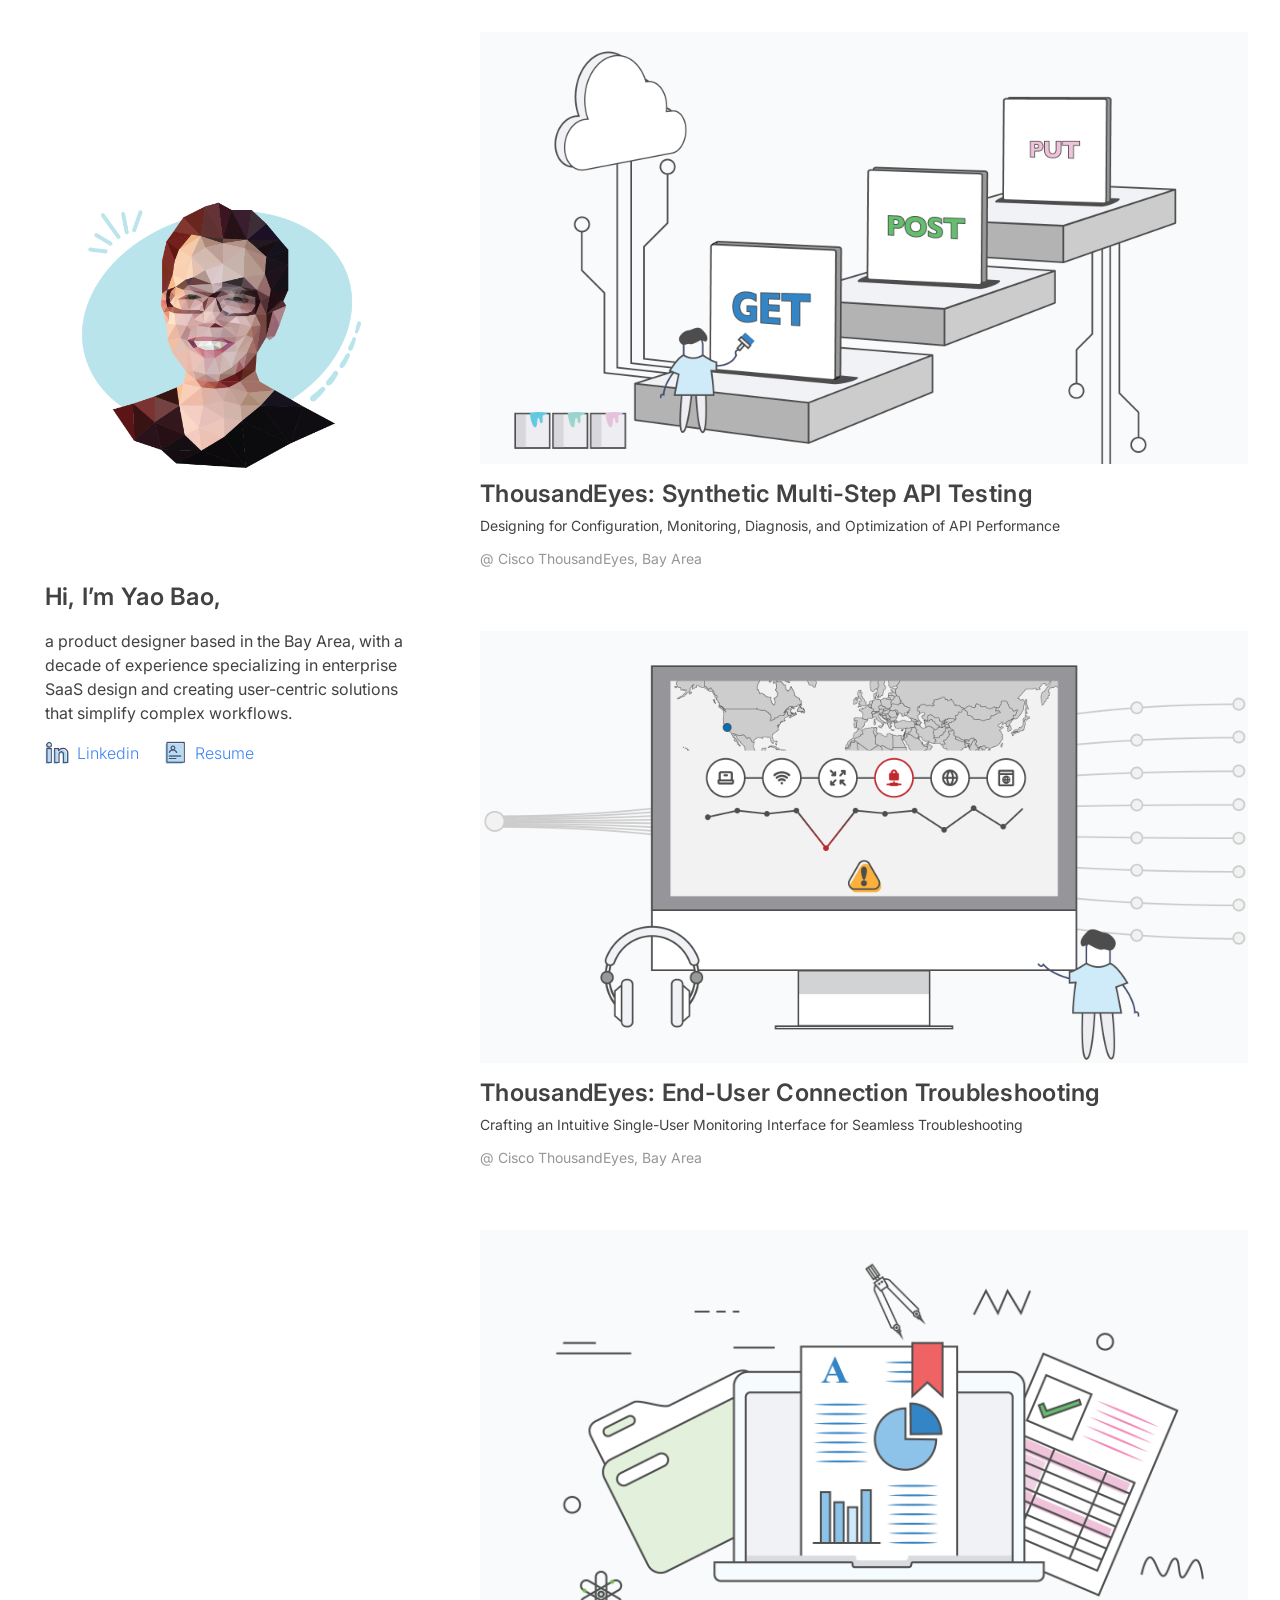
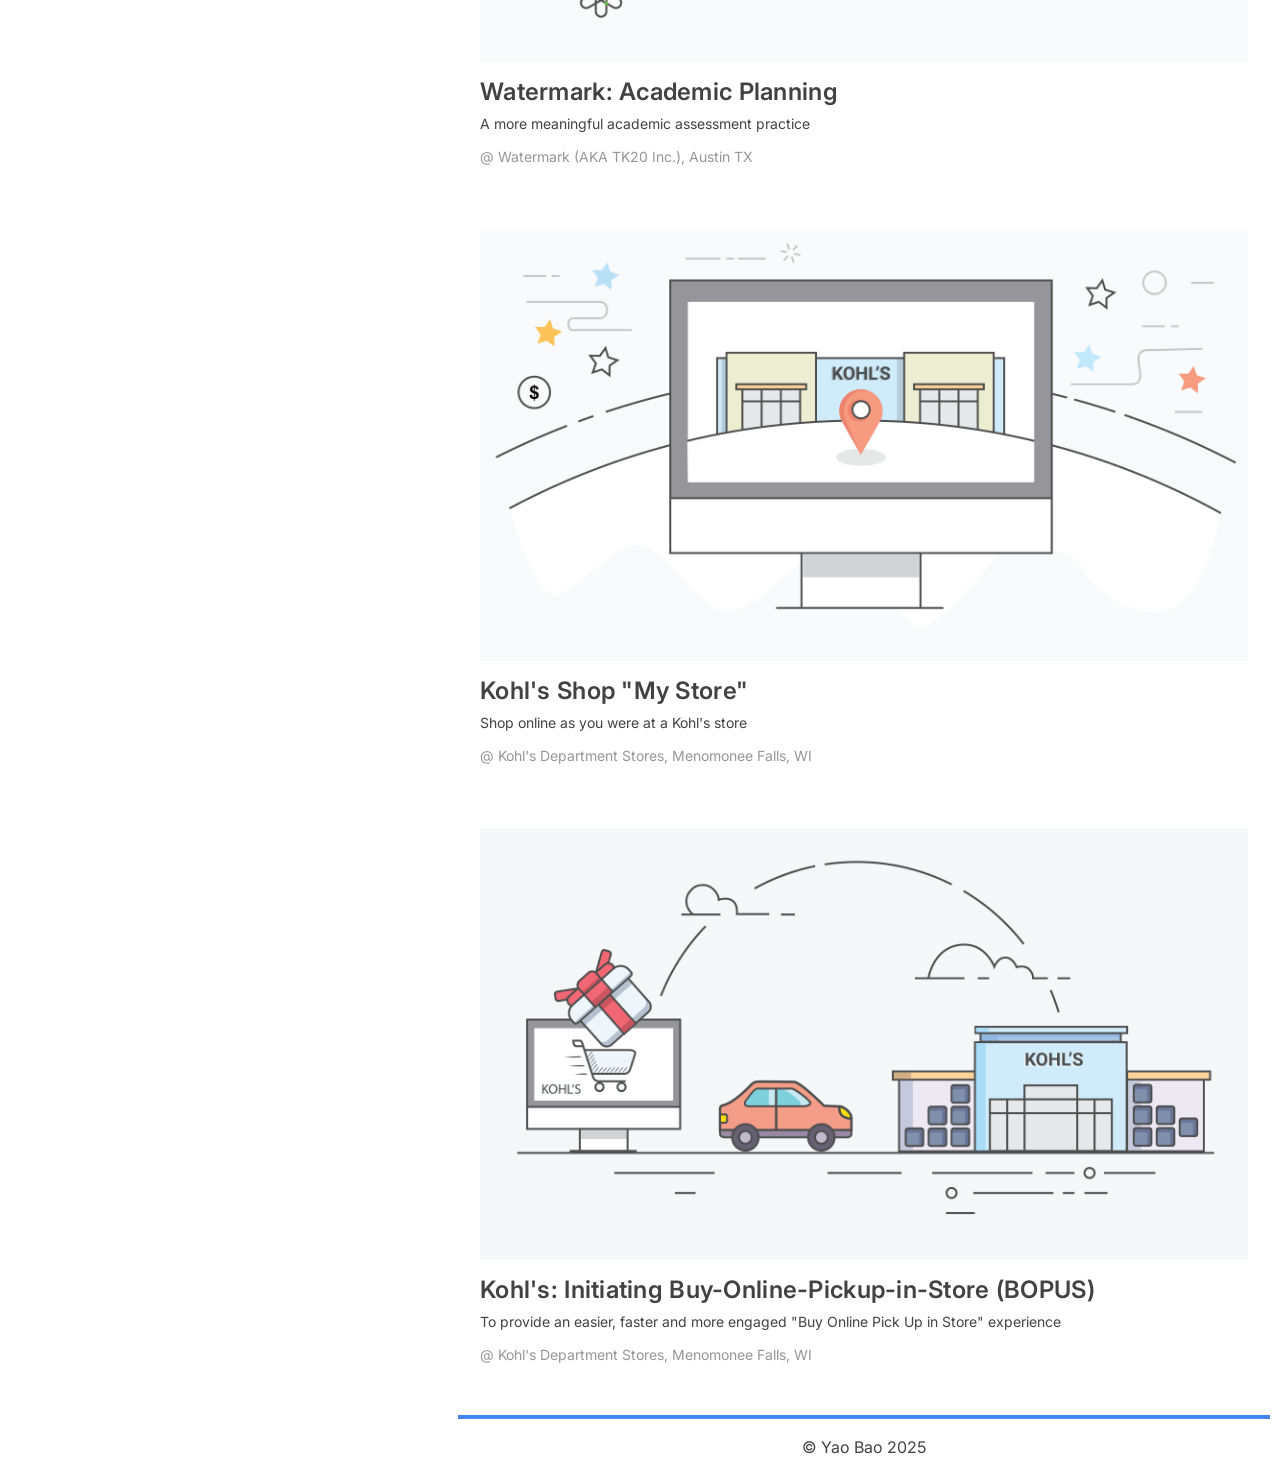
==== index.html @ 7395097a "Update index.html" ====
<!DOCTYPE html>
<html lang=en>
    <head>
        <meta charset="utf-8">
        <meta http-equiv="X-UA-Compatible" content="IE=edge">
        <title>Yao Bao UX Portfolio</title>
        <meta name="description" content="Yao Bao Portfolio">
        <meta name="viewport" content="width=device-width, initial-scale=1">
        <link rel="stylesheet" href="style.css">
        <link rel="preconnect" href="https://fonts.googleapis.com">
        <link rel="preconnect" href="https://fonts.gstatic.com" crossorigin>
        <link href="https://fonts.googleapis.com/css2?family=Inter:ital,opsz,wght@0,14..32,100..900;1,14..32,100..900&display=swap" rel="stylesheet">
        <link rel='icon' href="img/favicon.ico" type='image/x-icon'/>
    </head>
    <body>
        <div class="bodywrapper">
            <div class="left">
             <div class="left-container"></div>
                
                <div class="intro">
                    <h2>Hi, I’m Yao Bao, </h2>
                    <p>a product designer based in the Bay Area, with a decade of experience specializing in enterprise SaaS design and creating user-centric solutions that simplify complex workflows.</p>
                    <div class="contact">
                        <a class="about" href="https://www.linkedin.com/in/yao-bao-629b3081/" target="_blank"><img class="contactIcon" alt="linkedin" src="img/About/Icon-linkedin.png">Linkedin</a>
                        <a class="about" href="img/About/ResumeYaoBao.pdf" target="_blank"><img class="contactIcon" alt="resume" src="img/About/Icon-resume.png">Resume</a>
                    </div>
                </div> 
            </div>
            <div class="right">
                <div class="projectArea">
                    <a href=" ">
                        <div>
                            <img class="projectProfile" alt="projectimg" src="img/1-API/API-Cover.png">
                            <h2>ThousandEyes: Synthetic Multi-Step API Testing</h2>
                            <p>Designing for Configuration, Monitoring, Diagnosis, and Optimization of API Performance</p>
                            <div class="projectTag">@ Cisco ThousandEyes, Bay Area</div>
                        </div>
                    </a>
                </div>
                <div class="projectArea">
                    <a href=" ">
                        <div>
                            <img class="projectProfile" alt="projectimg" src="img/2-EUM/EUM-Cover.png">
                            <h2>ThousandEyes: End-User Connection Troubleshooting</h2>
                            <p>Crafting an Intuitive Single-User Monitoring Interface for Seamless Troubleshooting</p>
                            <div class="projectTag">@ Cisco ThousandEyes, Bay Area</div>
                        </div>
                    </a>
                </div>
                <div class="projectArea">
                    <a href="3-Planning.html">
                        <div>
                            <img class="projectProfile" alt="projectimg" src="img/Watermark/Cover-Planning.png">
                            <h2>Watermark: Academic Planning</h2>
                            <p>A more meaningful academic assessment practice</p>
                            <div class="projectTag">@ Watermark (AKA TK20 Inc.), Austin TX</div>
                        </div>
                    </a>
                </div>
                <div class="projectArea">
                    <a href="4-ShopMyStore.html">
                        <div>
                            <img class="projectProfile" alt="projectimg" src="img/Kohls-Shop-My-Store/Cover-ShopMyStore.png">
                            <h2>Kohl's Shop "My Store"</h2>
                            <p>Shop online as you were at a Kohl's store</p>
                            <div class="projectTag">@ Kohl's Department Stores, Menomonee Falls, WI</div>
                        </div>
                    </a>
                </div>
                <div class="projectArea">
                    <a href="5-B3.html">
                        <div>
                            <img class="projectProfile" alt="projectimg" src="img/Kohls-B3/Cover-B3.png">
                            <h2>Kohl's: Initiating Buy-Online-Pickup-in-Store (BOPUS)</h2>
                            <p>To provide an easier, faster and more engaged "Buy Online Pick Up in Store" experience</p>
                            <div class="projectTag">@ Kohl's Department Stores, Menomonee Falls, WI</div>
                        </div>
                    </a>
                </div>

                <footer>
                    <p>© Yao Bao 2025</p>
                </footer>
            </div>
        </div>
    </body>
</html>
---- style.css ----
/* Copyright (c) 2025 Yao Bao*/


/* #Basic elements
================================================== */

body{
	width: 100%;
	padding: 0;
	margin: 0;
    font-family: 'Inter', sans-serif;
    font-weight:300;
}

h2{
    font-family: 'Inter', sans-serif;
	font-weight: 600;
    font-size: 24px;
    line-height: 32px;
    color: #424242;
    margin-top: 10px;
    margin-bottom: 4px;
    letter-spacing: .28px;
}
h3{
    font-family: 'Inter', sans-serif;
	font-weight: 500;
    font-size: 20px;
    line-height: 28px;
    color: #424242;
    letter-spacing: .28px;
}
p{
    font-family: 'Inter', sans-serif;
	font-weight: 400;
    font-size: 16px;
    line-height: 150%;
    color: #424242;
}

a{
    color: #4285f4;
    text-decoration: none;
}

.projectArea a:link{
    text-decoration: none;
    color:#424242;
}
.projectArea a:visited {
    text-decoration: none;
    color:#424242;
}
.projectArea a:hover {
    text-decoration: none;
    color:#424242;
}
.projectArea a:active {
    text-decoration: none;
    color:#424242;
}
footer{
    margin-top: 20px;
    margin-bottom: 20px;
    margin-left: 10px;
    margin-right: 10px;
    border-top: 4px solid #4285f4;
    text-align: center;
}
.AboutMeBG{
    width: 100%;
}
.bodywrapper{
    height: 100%;
    min-height: 100%;
    position: relative;
    width: 100%;
}
.left{
    width:35%;
    height:100%;
    left: 0;
    top: 0;
    position:fixed;
}
.right{
    overflow: visible;
    width: 65%;
    margin-left: 35%;
    float: none;
    clear: none;
    z-index: 99;
}
.left-container{
    background: url(img/About/About-Cover.png);
    background-size: contain;
    background-repeat: no-repeat;
    left: 0;
    background-position: center 25%;
    display: block;
    height: 100%;
    position: relative;
    z-index: -1;
}

.intro{
    width: 80%;
    height: auto;
    display: block;
    position: absolute;
    bottom: 15%;
    left: 10%;
    right: 10%;
}
.contact{
    display:flex;
    gap: 24px;
}

.contactIcon{
    width: 24px;
    height: auto;
    margin-right: 8px;
}

.about{
    display:flex;
    align-items: center;
}

.projectArea p{
    font-size: 14px;
    Margin-top: 6px;
    line-height: 20px;
    color: #424242;
}
.projectTag{
    font-size: 14px;
    font-weight: 400;
    font-style: normal;
    color: #969696;
    font-family: "Inter", sans-serif;
}

.projectArea{
    Padding: 32px;
    transition: all 0.3s cubic-bezier(.25,.8,.25,1);
}
.projectArea:hover {
    box-shadow: 0 0 12px rgba(0,0,0,0.14), 0 2px 4px rgba(0,0,0,0.14);
}
.projectProfile{
    width: 100%;
    height: auto;
}


/* #Responsiveness
================================================== */
@media only screen and (max-width: 1000px){
    .left{
        width:90%;
        height:800px;
        position:relative;
        
}
    .left-container{
    background: url(img/About/About-Cover.png);
    background-size: contain;
    background-repeat: no-repeat;
    left: 0;
    background-position: center top;
    display: block;
    height: 100%;
    position: relative;
    z-index: -1;
}
    .right{
        z-index: 99;
        overflow: visible;
        width: 96%;
        margin: auto;
        float: none;
        clear: none;
    }
    .intro{
        width: 80%;
        height: auto;
        display: block;
        position: absolute;
        bottom: 8%;
        left: 10%;
        right: 10%;
    }

}
@media only screen and (max-width: 768px){
    .left{
        width:90%;
        left:5%;
        height:660px;
        position:relative;
    }
    .left-container{
        background: url(img/About/About-Cover.png);
        background-size: contain;
        background-repeat: no-repeat;
        left: 0;
        background-position: center top;
        display: block;
        height: 100%;
        position: relative;
        z-index: -1;
}
    .right{
        z-index: 99;
        overflow: visible;
        width: 96%;
        margin: auto;
        float: none;
        clear: none;
    }

    .intro{
        width: 80%;
        height: auto;
        display: block;
        position: absolute;
        bottom: 5%;
        left: 10%;
        right: 10%;
    }
}
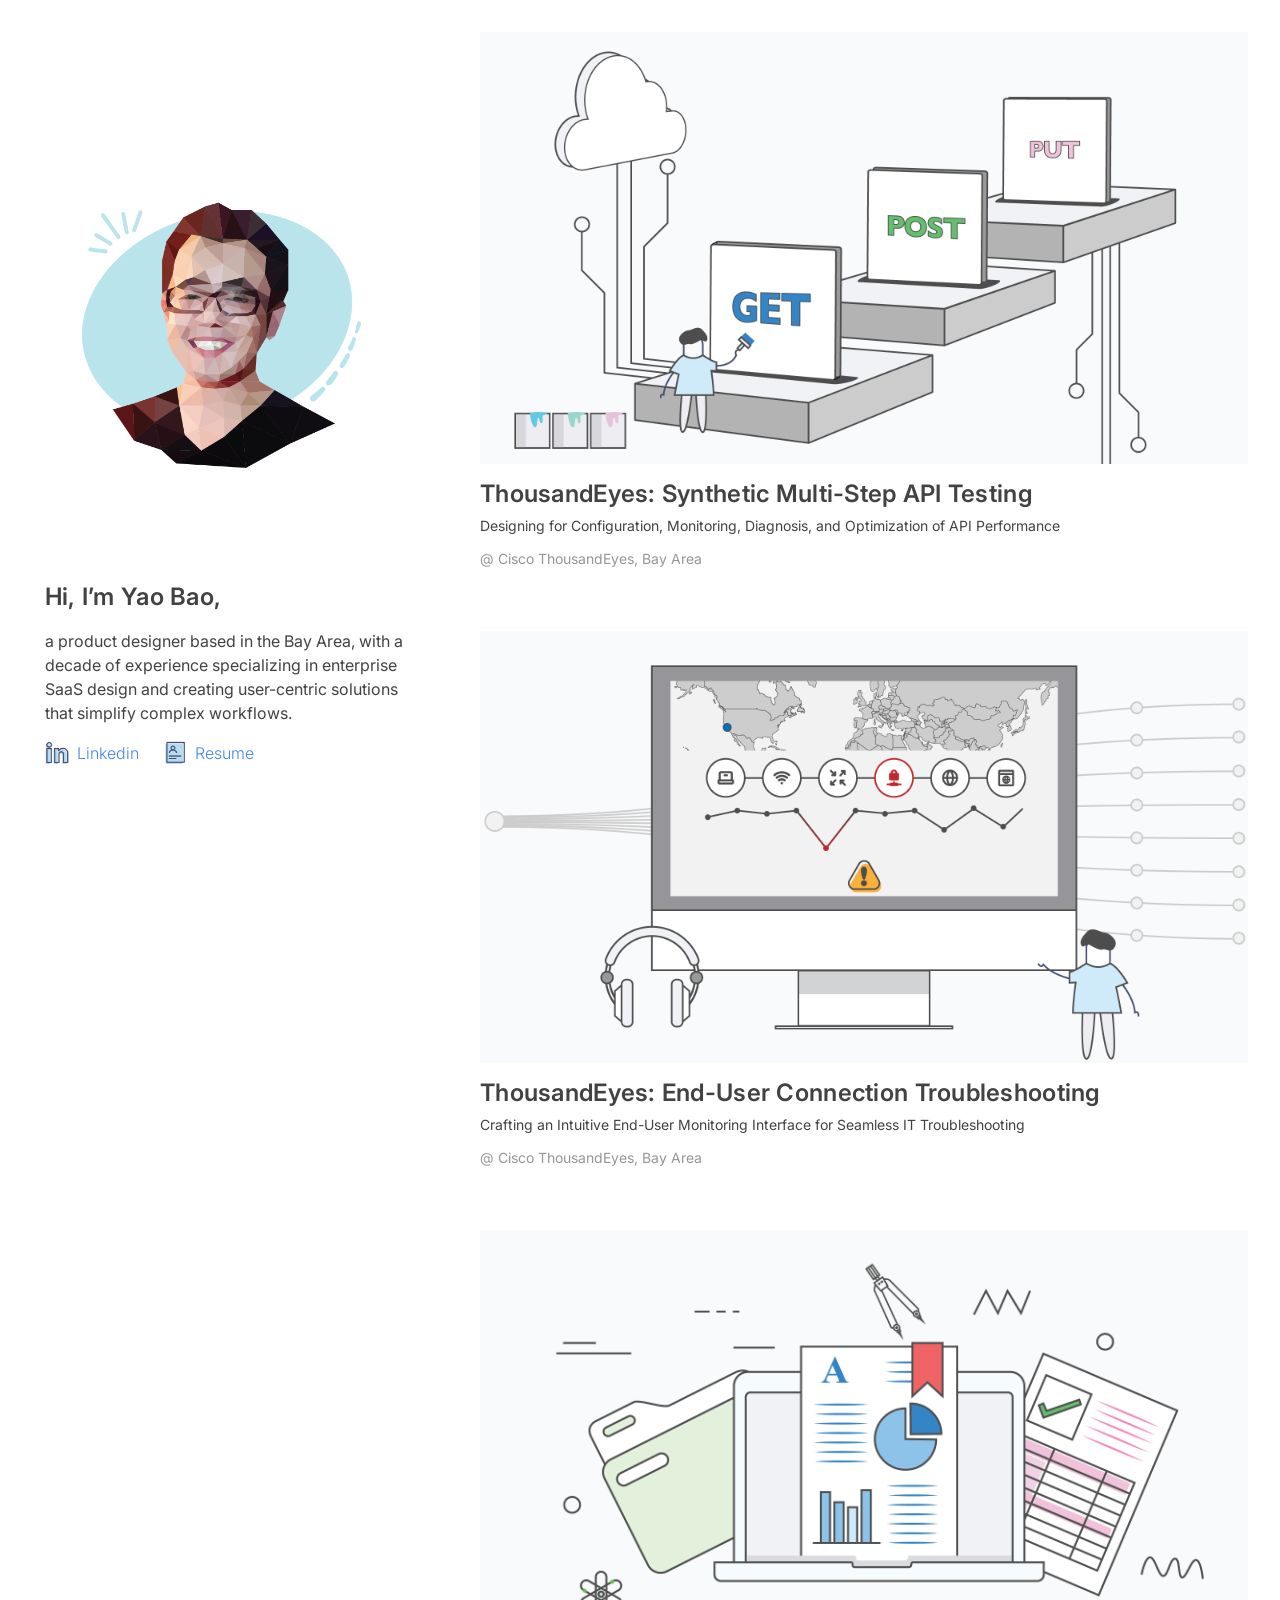
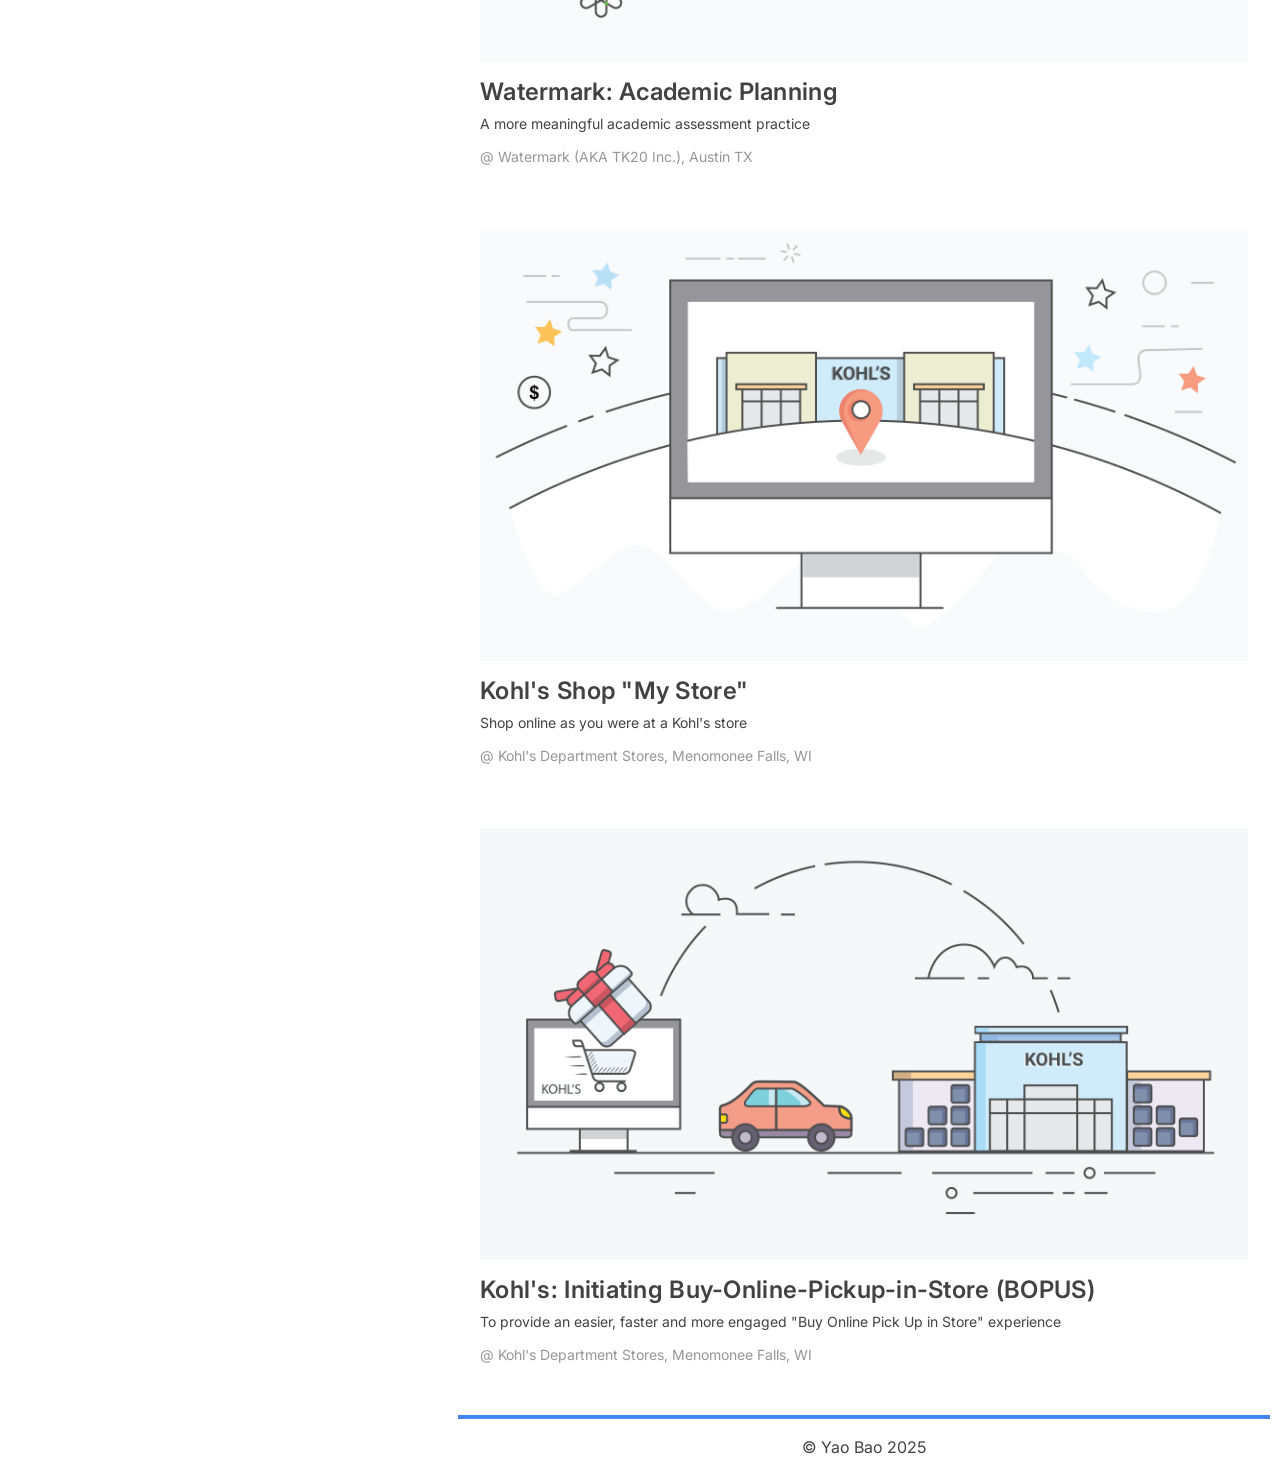
==== commit 7350581b: "Update index.html" ====
--- a/index.html
+++ b/index.html
@@ -28,7 +28,7 @@
             </div>
             <div class="right">
                 <div class="projectArea">
-                    <a href=" ">
+                    <a href="1-API.html">
                         <div>
                             <img class="projectProfile" alt="projectimg" src="img/1-API/API-Cover.png">
                             <h2>ThousandEyes: Synthetic Multi-Step API Testing</h2>
@@ -38,11 +38,11 @@
                     </a>
                 </div>
                 <div class="projectArea">
-                    <a href=" ">
+                    <a href="2-EUM.html">
                         <div>
                             <img class="projectProfile" alt="projectimg" src="img/2-EUM/EUM-Cover.png">
                             <h2>ThousandEyes: End-User Connection Troubleshooting</h2>
-                            <p>Crafting an Intuitive Single-User Monitoring Interface for Seamless Troubleshooting</p>
+                            <p>Crafting an Intuitive End-User Monitoring Interface for Seamless IT Troubleshooting</p>
                             <div class="projectTag">@ Cisco ThousandEyes, Bay Area</div>
                         </div>
                     </a>
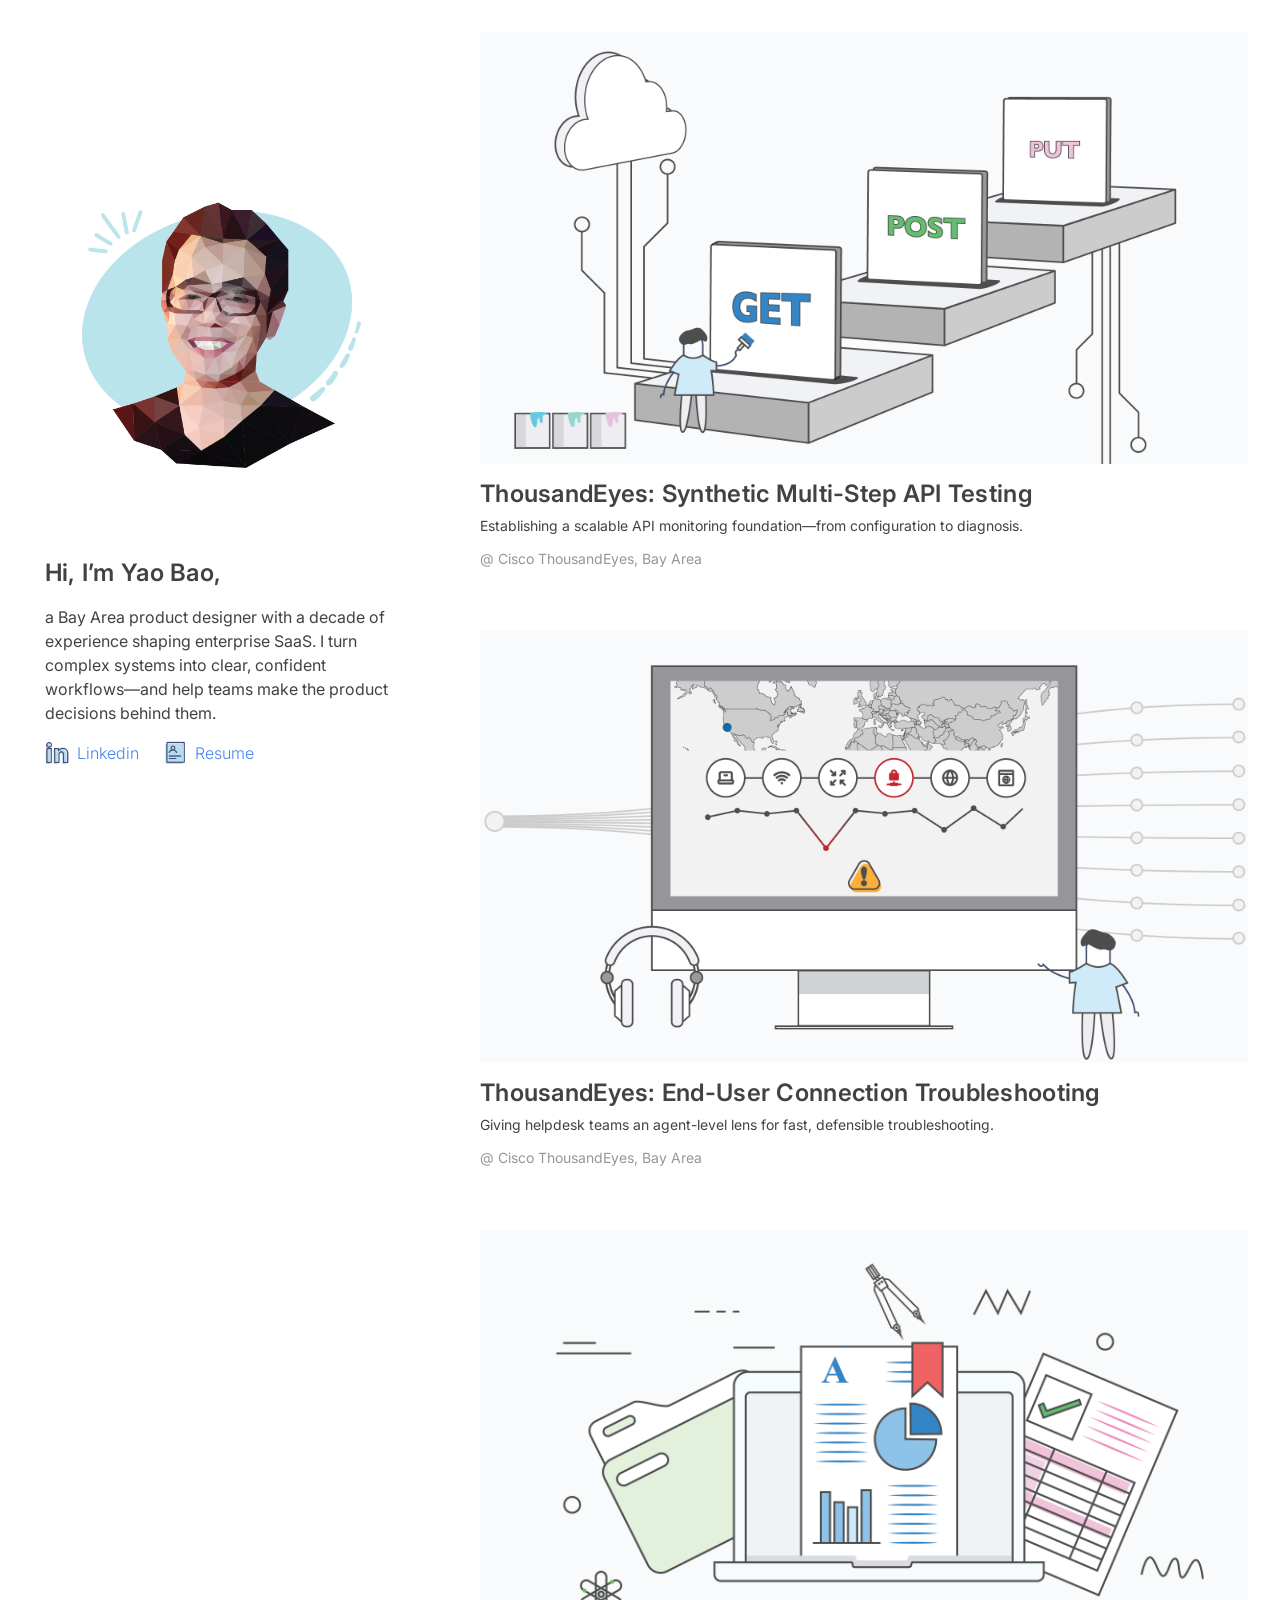
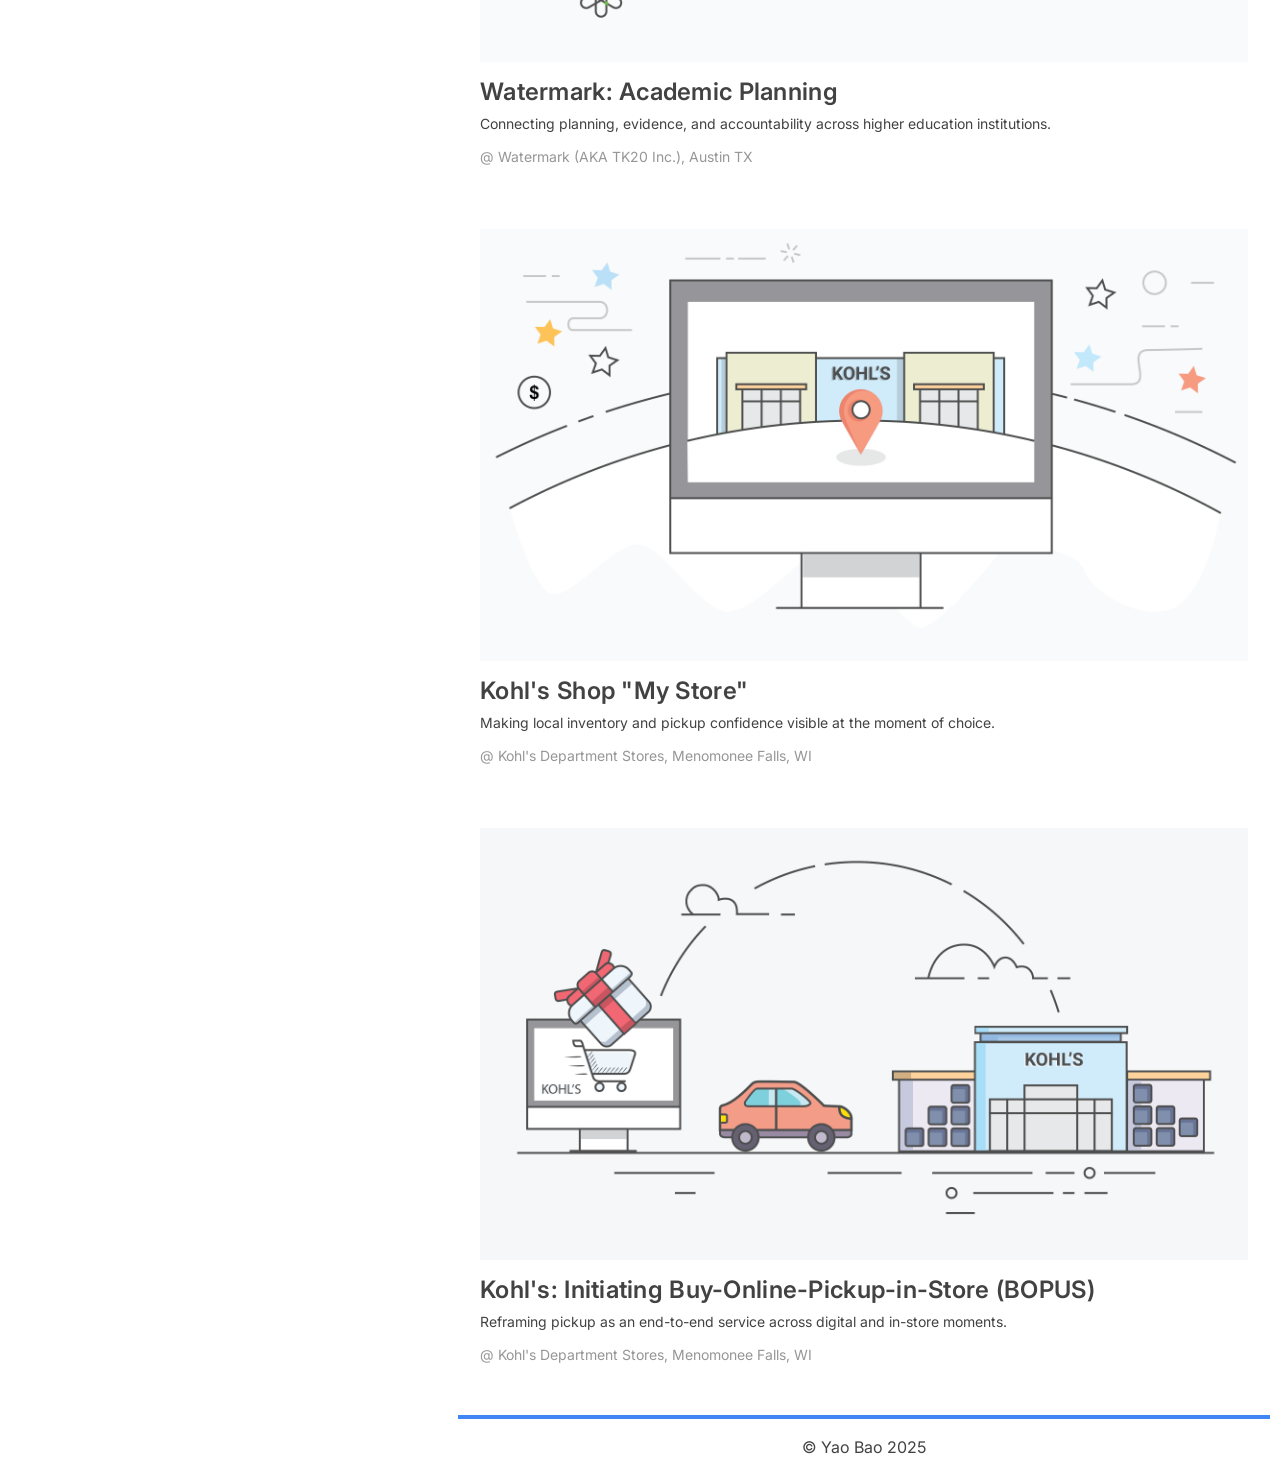
==== commit bbdec14b: "Elevate portfolio case study narratives" ====
--- a/index.html
+++ b/index.html
@@ -19,10 +19,10 @@
                 
                 <div class="intro">
                     <h2>Hi, I’m Yao Bao, </h2>
-                    <p>a product designer based in the Bay Area, with a decade of experience specializing in enterprise SaaS design and creating user-centric solutions that simplify complex workflows.</p>
+                    <p>a Bay Area product designer with a decade of experience shaping enterprise SaaS. I turn complex systems into clear, confident workflows—and help teams make the product decisions behind them.</p>
                     <div class="contact">
                         <a class="about" href="https://www.linkedin.com/in/yao-bao-629b3081/" target="_blank"><img class="contactIcon" alt="linkedin" src="img/About/Icon-linkedin.png">Linkedin</a>
-                        <a class="about" href="img/About/ResumeYaoBao.pdf" target="_blank"><img class="contactIcon" alt="resume" src="img/About/Icon-resume.png">Resume</a>
+                        <a class="about" href="img/About/ResumeYaoBao2026.pdf" target="_blank"><img class="contactIcon" alt="resume" src="img/About/Icon-resume.png">Resume</a>
                     </div>
                 </div> 
             </div>
@@ -32,7 +32,7 @@
                         <div>
                             <img class="projectProfile" alt="projectimg" src="img/1-API/API-Cover.png">
                             <h2>ThousandEyes: Synthetic Multi-Step API Testing</h2>
-                            <p>Designing for Configuration, Monitoring, Diagnosis, and Optimization of API Performance</p>
+                            <p>Establishing a scalable API monitoring foundation—from configuration to diagnosis.</p>
                             <div class="projectTag">@ Cisco ThousandEyes, Bay Area</div>
                         </div>
                     </a>
@@ -42,7 +42,7 @@
                         <div>
                             <img class="projectProfile" alt="projectimg" src="img/2-EUM/EUM-Cover.png">
                             <h2>ThousandEyes: End-User Connection Troubleshooting</h2>
-                            <p>Crafting an Intuitive End-User Monitoring Interface for Seamless IT Troubleshooting</p>
+                            <p>Giving helpdesk teams an agent-level lens for fast, defensible troubleshooting.</p>
                             <div class="projectTag">@ Cisco ThousandEyes, Bay Area</div>
                         </div>
                     </a>
@@ -52,7 +52,7 @@
                         <div>
                             <img class="projectProfile" alt="projectimg" src="img/Watermark/Cover-Planning.png">
                             <h2>Watermark: Academic Planning</h2>
-                            <p>A more meaningful academic assessment practice</p>
+                            <p>Connecting planning, evidence, and accountability across higher education institutions.</p>
                             <div class="projectTag">@ Watermark (AKA TK20 Inc.), Austin TX</div>
                         </div>
                     </a>
@@ -62,7 +62,7 @@
                         <div>
                             <img class="projectProfile" alt="projectimg" src="img/Kohls-Shop-My-Store/Cover-ShopMyStore.png">
                             <h2>Kohl's Shop "My Store"</h2>
-                            <p>Shop online as you were at a Kohl's store</p>
+                            <p>Making local inventory and pickup confidence visible at the moment of choice.</p>
                             <div class="projectTag">@ Kohl's Department Stores, Menomonee Falls, WI</div>
                         </div>
                     </a>
@@ -72,7 +72,7 @@
                         <div>
                             <img class="projectProfile" alt="projectimg" src="img/Kohls-B3/Cover-B3.png">
                             <h2>Kohl's: Initiating Buy-Online-Pickup-in-Store (BOPUS)</h2>
-                            <p>To provide an easier, faster and more engaged "Buy Online Pick Up in Store" experience</p>
+                            <p>Reframing pickup as an end-to-end service across digital and in-store moments.</p>
                             <div class="projectTag">@ Kohl's Department Stores, Menomonee Falls, WI</div>
                         </div>
                     </a>
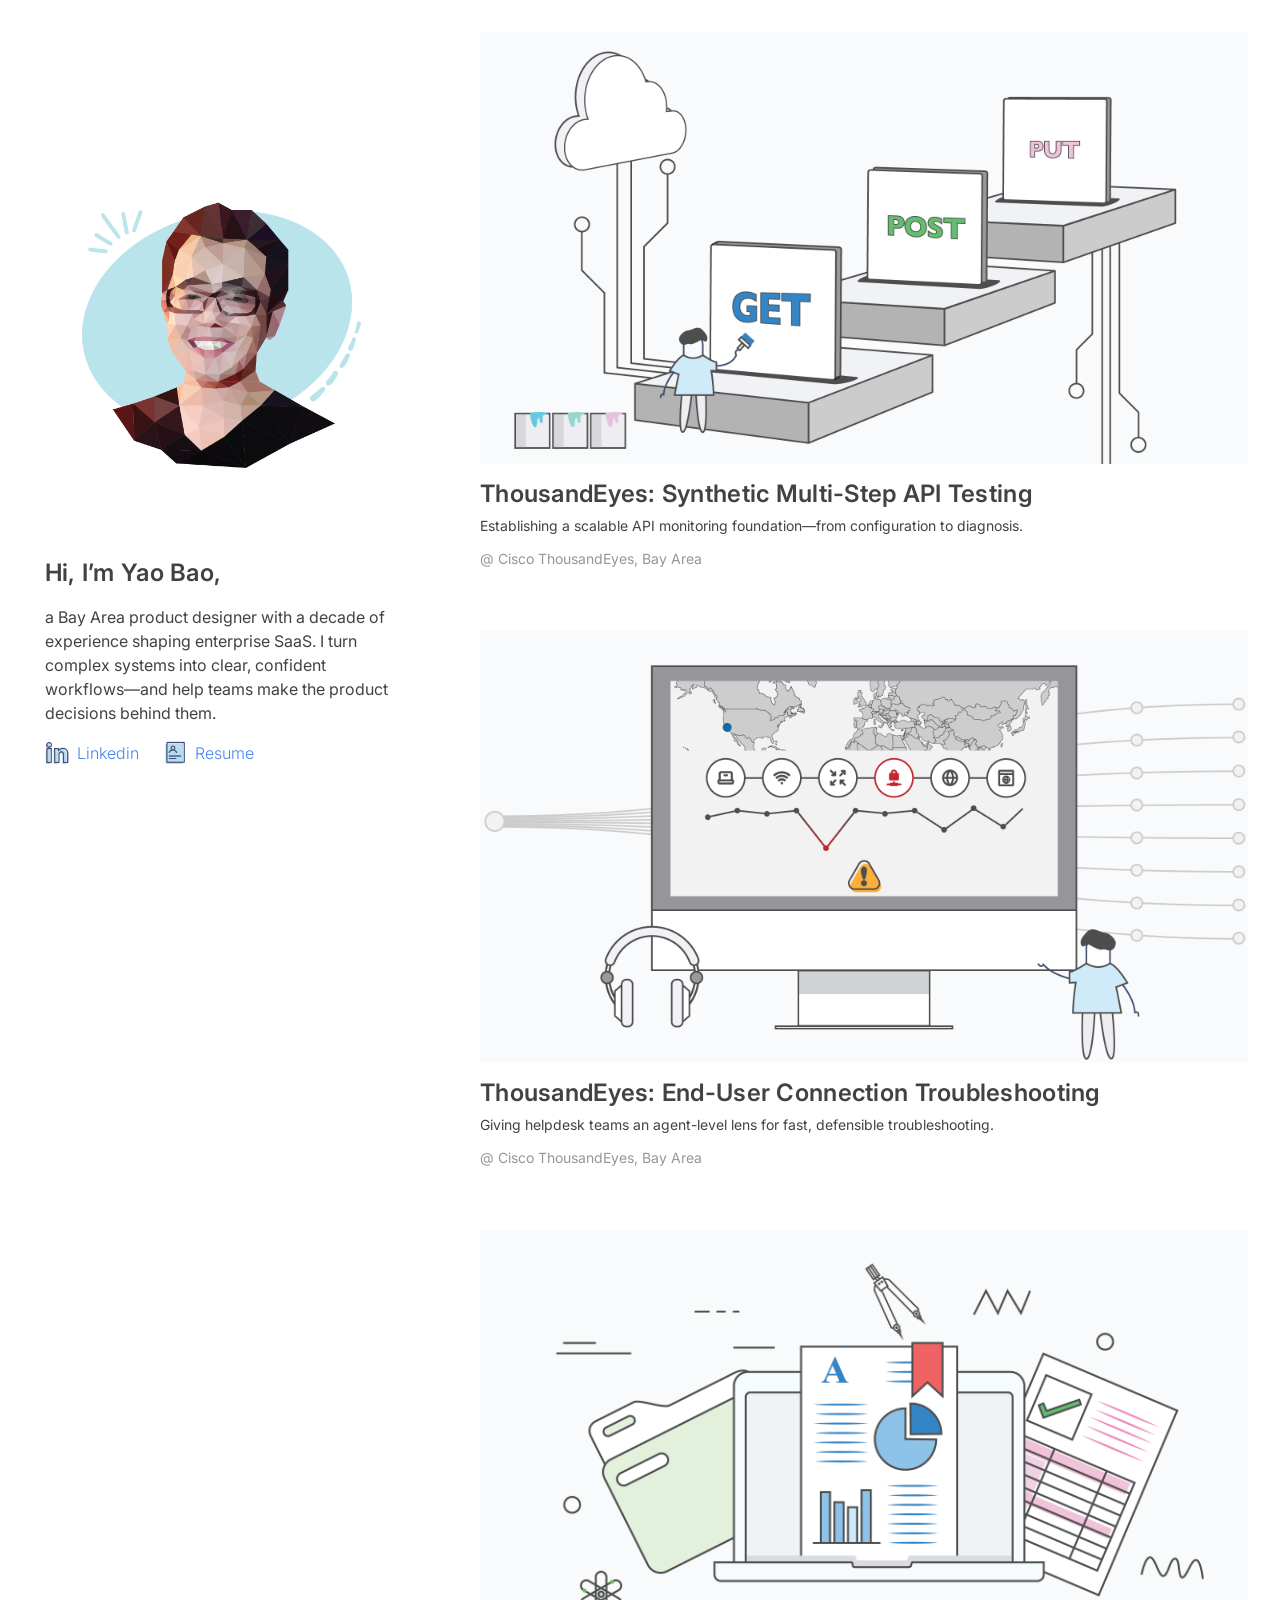
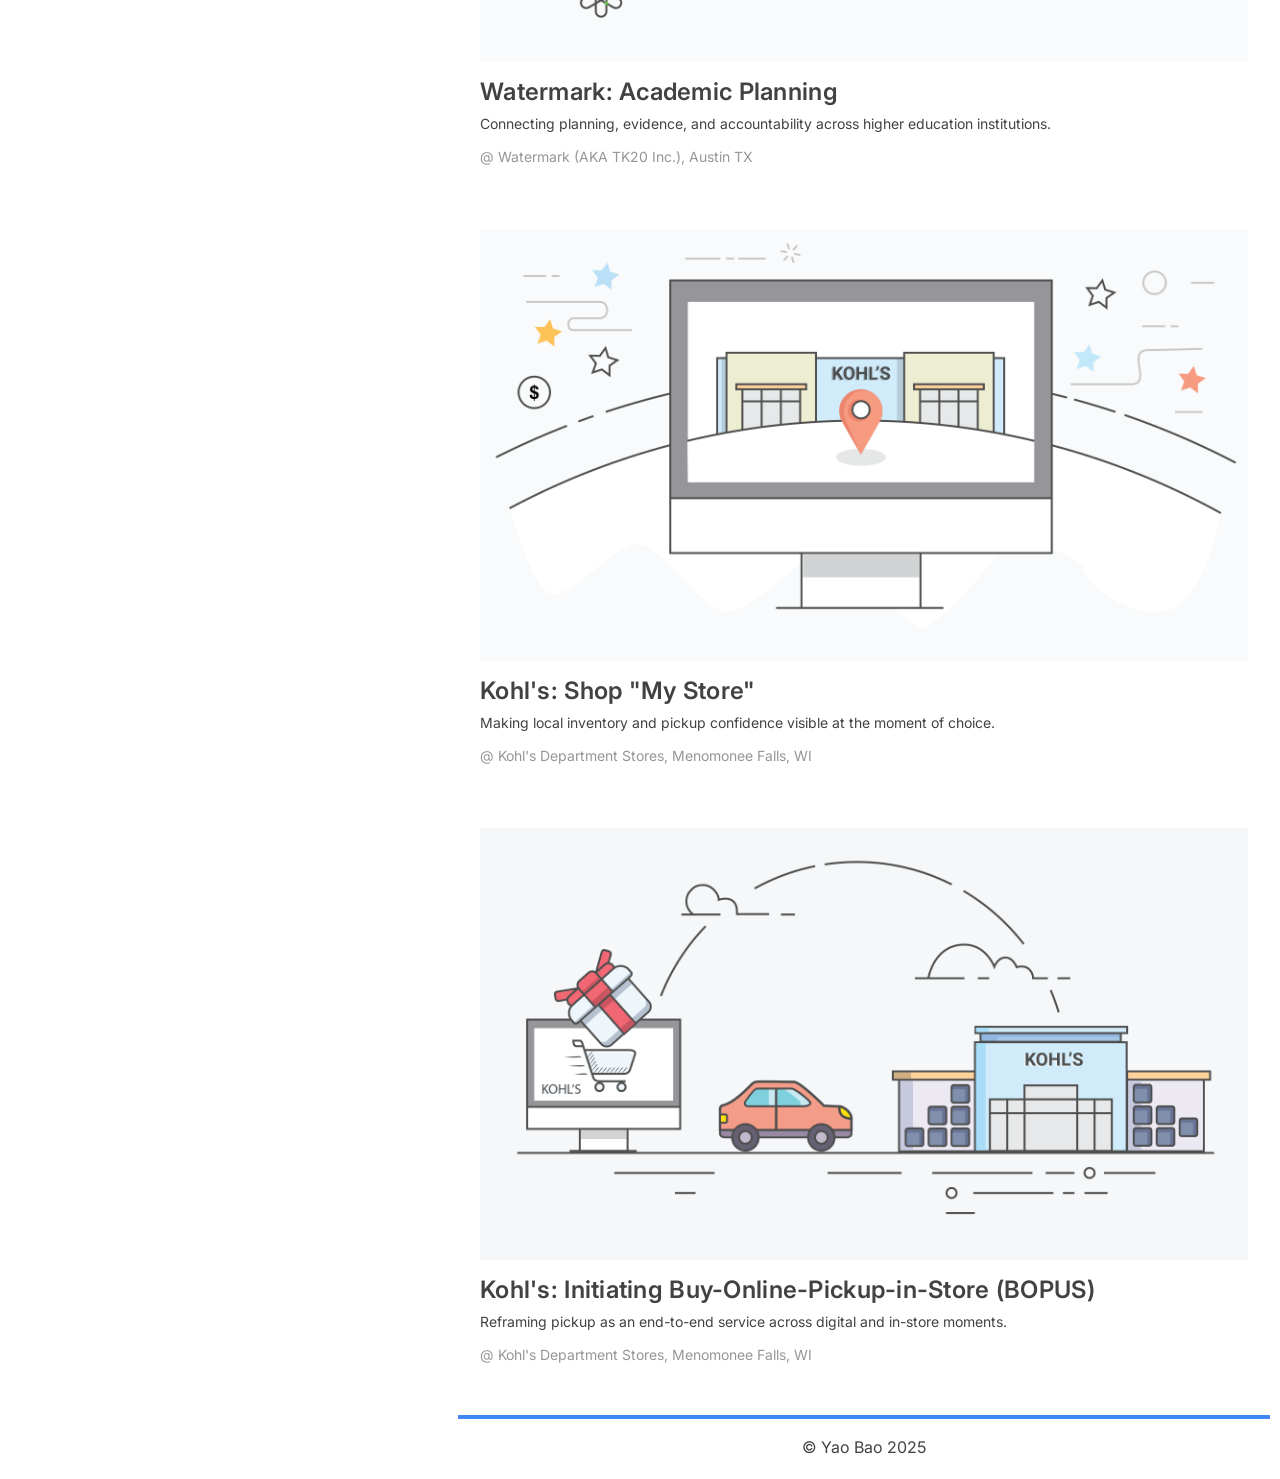
==== commit 3d781cde: "Update index.html" ====
--- a/index.html
+++ b/index.html
@@ -61,7 +61,7 @@
                     <a href="4-ShopMyStore.html">
                         <div>
                             <img class="projectProfile" alt="projectimg" src="img/Kohls-Shop-My-Store/Cover-ShopMyStore.png">
-                            <h2>Kohl's Shop "My Store"</h2>
+                            <h2>Kohl's: Shop "My Store"</h2>
                             <p>Making local inventory and pickup confidence visible at the moment of choice.</p>
                             <div class="projectTag">@ Kohl's Department Stores, Menomonee Falls, WI</div>
                         </div>
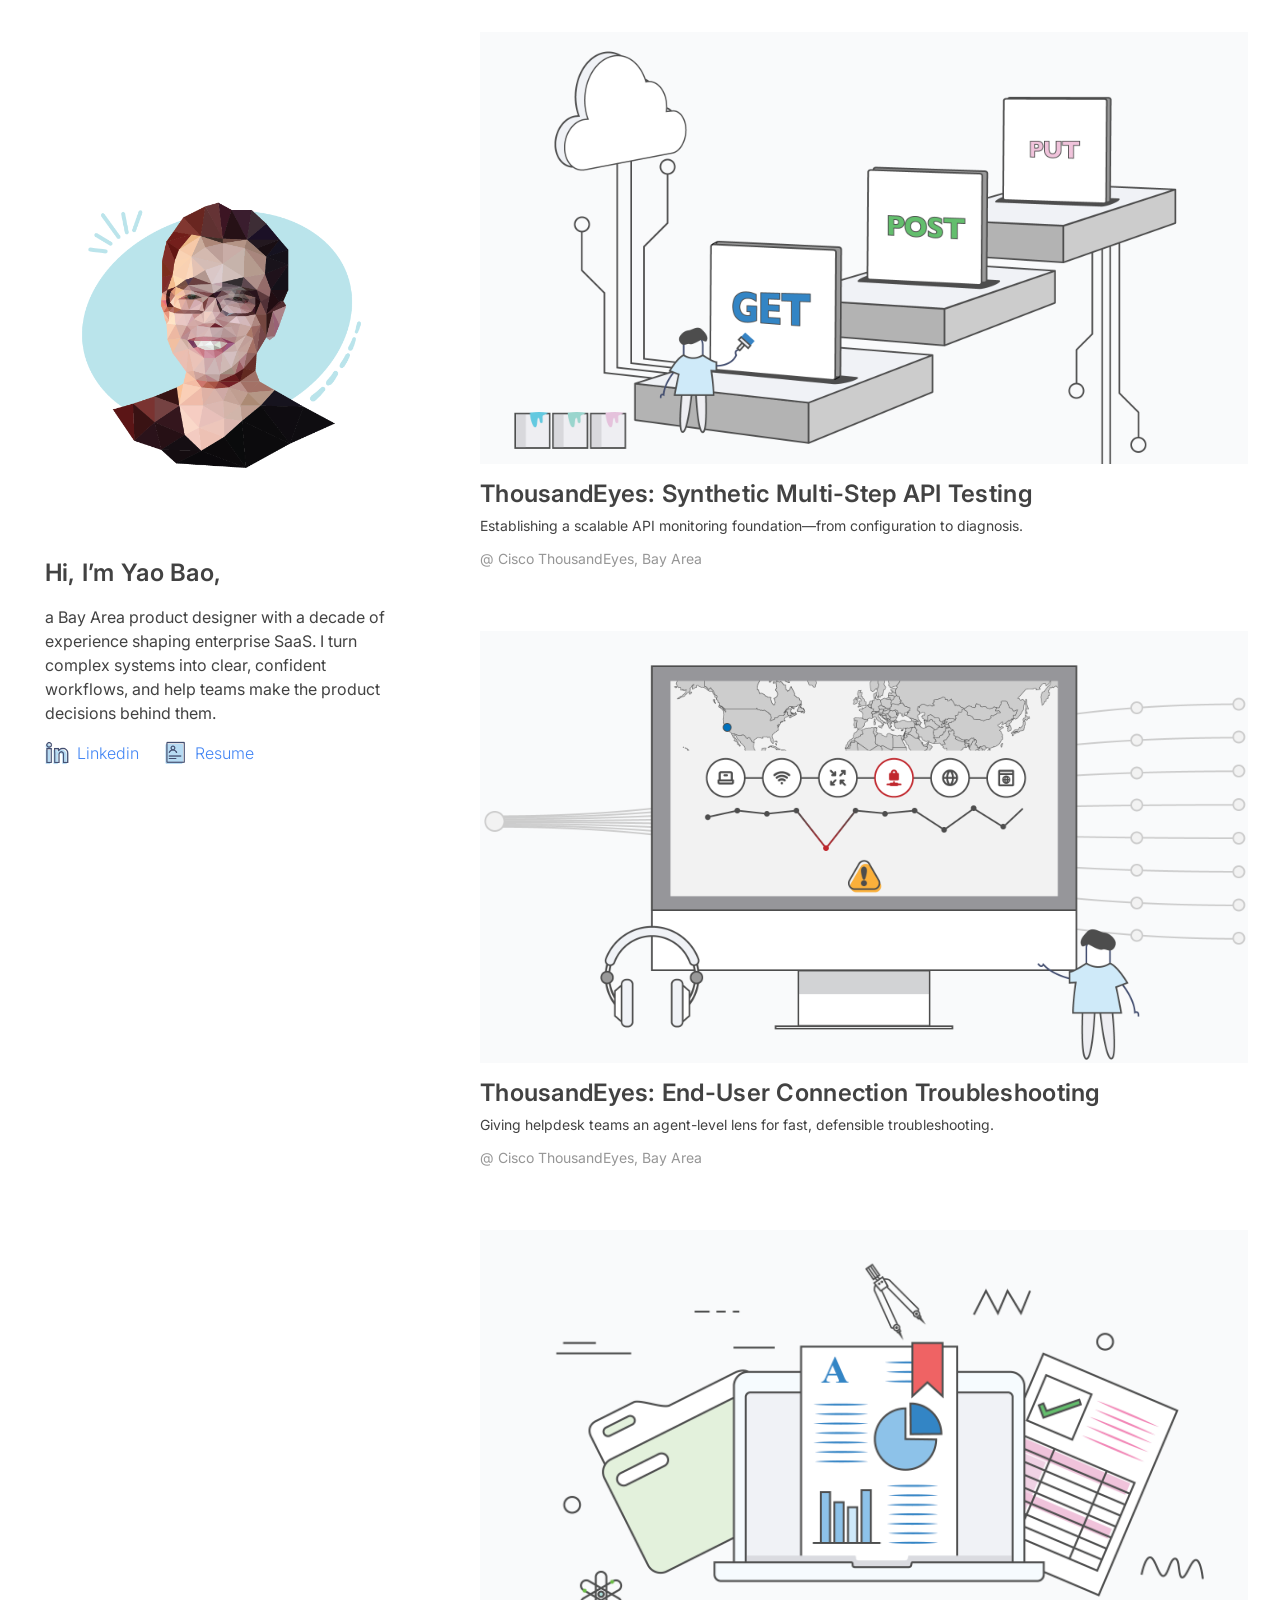
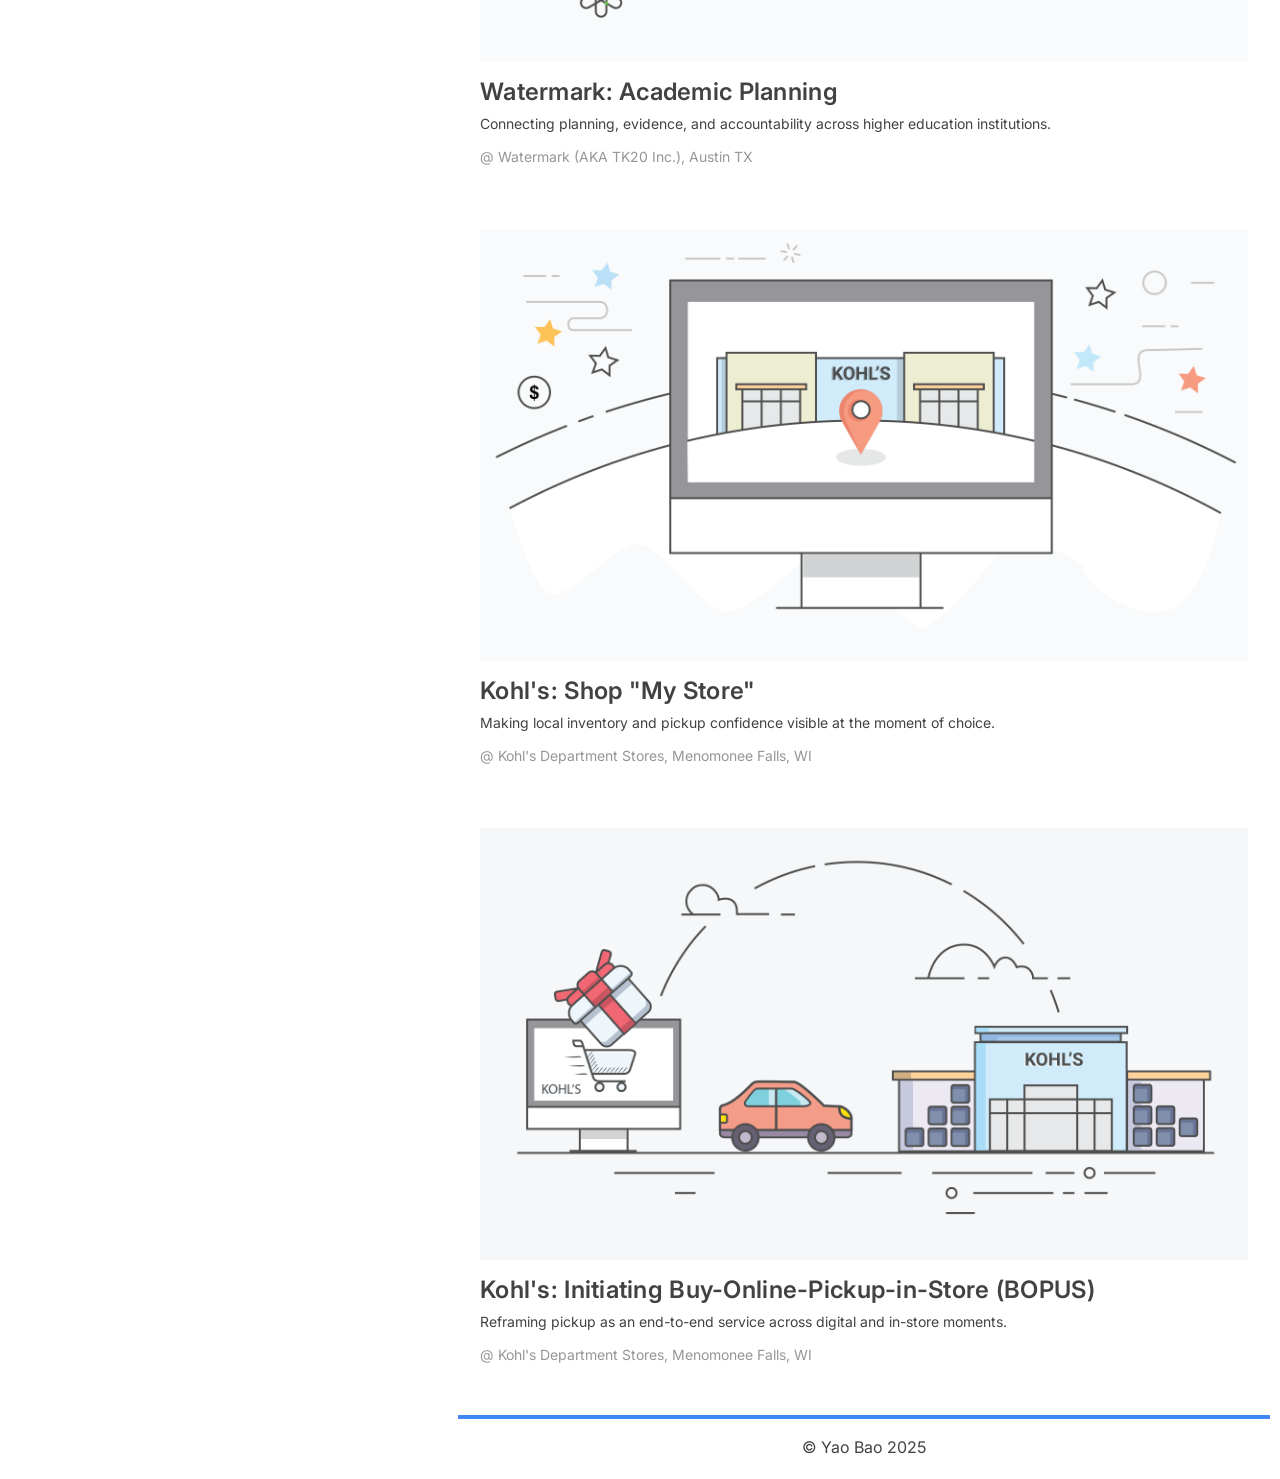
==== commit a09b0af0: "Update index.html" ====
--- a/index.html
+++ b/index.html
@@ -19,7 +19,7 @@
                 
                 <div class="intro">
                     <h2>Hi, I’m Yao Bao, </h2>
-                    <p>a Bay Area product designer with a decade of experience shaping enterprise SaaS. I turn complex systems into clear, confident workflows—and help teams make the product decisions behind them.</p>
+                    <p>a Bay Area product designer with a decade of experience shaping enterprise SaaS. I turn complex systems into clear, confident workflows, and help teams make the product decisions behind them.</p>
                     <div class="contact">
                         <a class="about" href="https://www.linkedin.com/in/yao-bao-629b3081/" target="_blank"><img class="contactIcon" alt="linkedin" src="img/About/Icon-linkedin.png">Linkedin</a>
                         <a class="about" href="img/About/ResumeYaoBao2026.pdf" target="_blank"><img class="contactIcon" alt="resume" src="img/About/Icon-resume.png">Resume</a>
